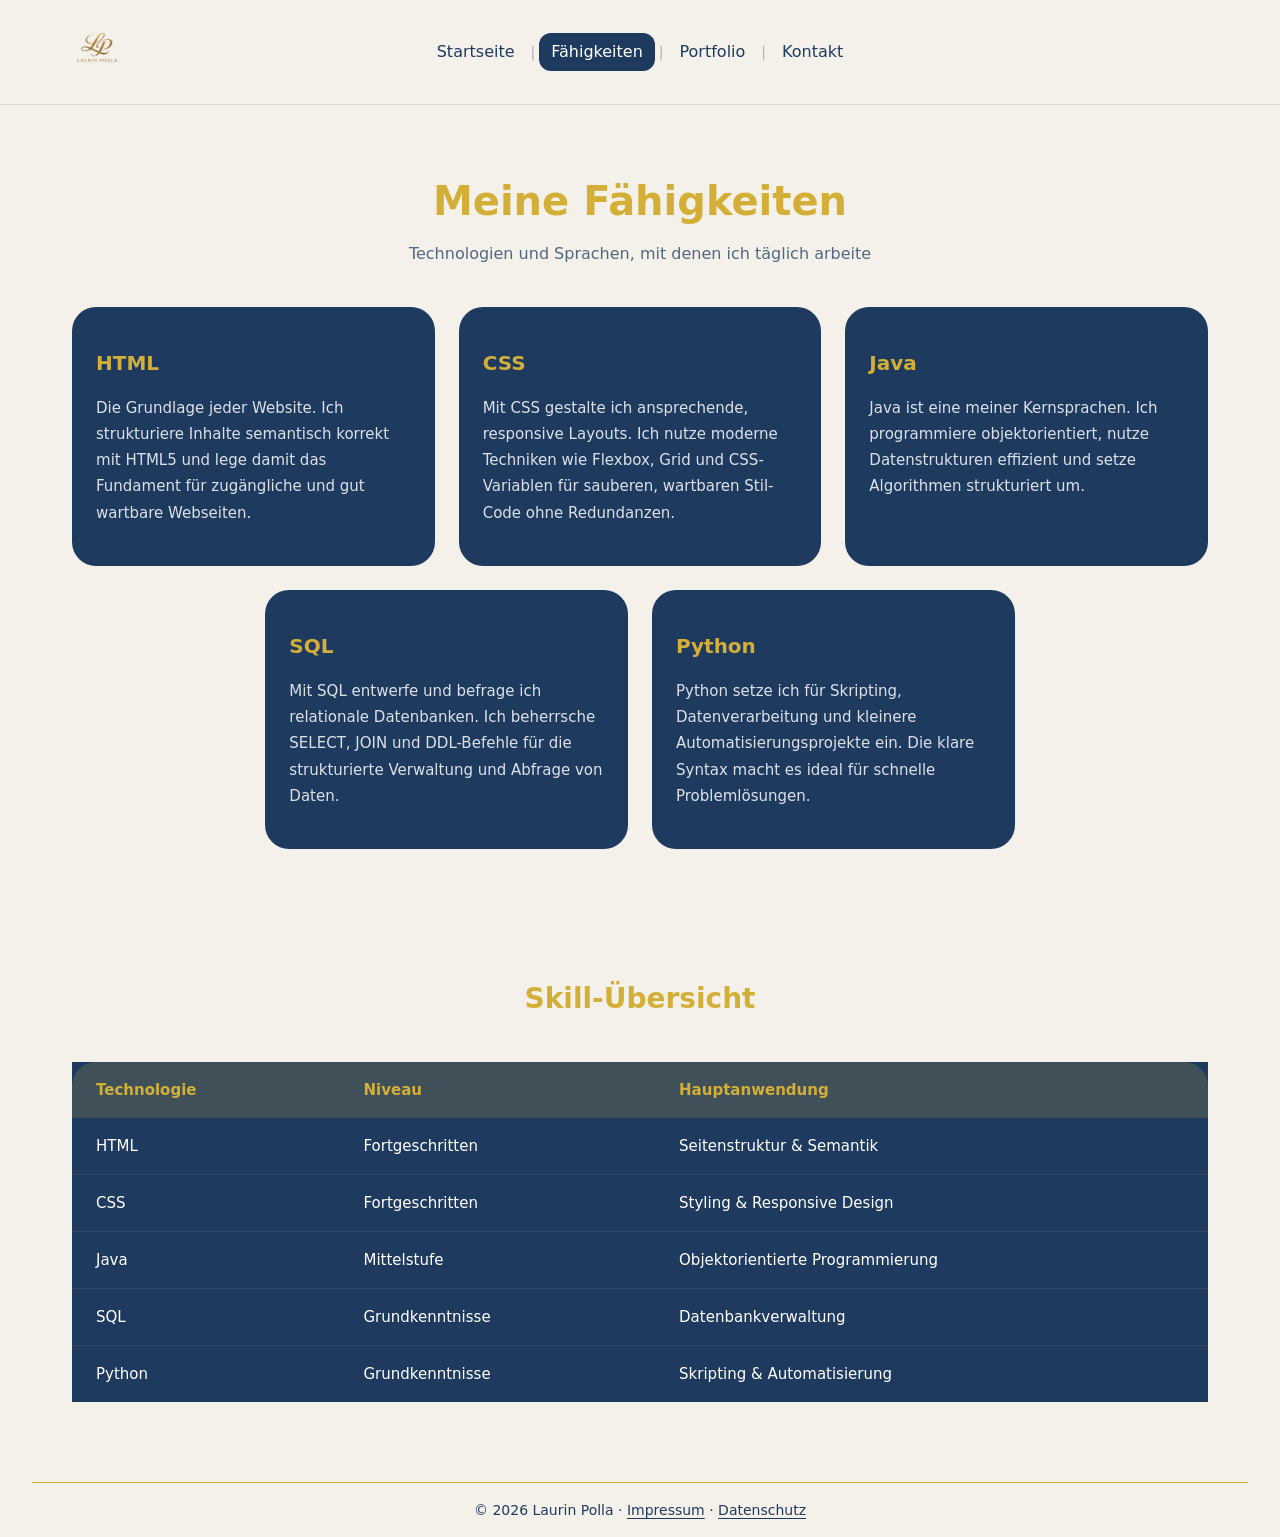
==== faehigkeiten.html @ 6ade88b6 "add index.html & other things" ====
<!DOCTYPE html>
<html lang="de">
<head>
  <meta charset="UTF-8">
  <meta name="viewport" content="width=device-width, initial-scale=1.0">
  <meta name="description" content="Fähigkeiten von Laurin Polla – HTML, CSS, Java, SQL, Python">
  <title>Laurin Polla – Fähigkeiten</title>
  <link rel="stylesheet" href="css/style.css">
</head>
<body>

  <header class="site-header">
    <a href="index.html" class="logo" aria-label="Startseite">
      <img src="assets/img/logo.png" alt="Laurin Polla Logo" width="612" height="408">
    </a>
    <nav class="nav" aria-label="Hauptnavigation">
      <button class="nav-toggle" aria-expanded="false" aria-controls="nav-list" aria-label="Menü öffnen">
        <span></span>
        <span></span>
        <span></span>
      </button>
      <ul class="nav-list" id="nav-list">
        <li><a href="index.html"         class="nav-link">Startseite</a></li>
        <li><a href="faehigkeiten.html"  class="nav-link active">Fähigkeiten</a></li>
        <li><a href="portfolio.html"     class="nav-link">Portfolio</a></li>
        <li><a href="kontakt.html"       class="nav-link">Kontakt</a></li>
      </ul>
    </nav>
  </header>

  <main>

    <div class="section-title">
      <h1>Meine Fähigkeiten</h1>
      <p>Technologien und Sprachen, mit denen ich täglich arbeite</p>
    </div>

    <ul class="skills-list" aria-label="Fähigkeiten">

      <li class="skill-card">
        <h2>HTML</h2>
        <p>
          Die Grundlage jeder Website. Ich strukturiere Inhalte semantisch
          korrekt mit HTML5 und lege damit das Fundament für zugängliche und
          gut wartbare Webseiten.
        </p>
      </li>

      <li class="skill-card">
        <h2>CSS</h2>
        <p>
          Mit CSS gestalte ich ansprechende, responsive Layouts. Ich nutze
          moderne Techniken wie Flexbox, Grid und CSS-Variablen für sauberen,
          wartbaren Stil-Code ohne Redundanzen.
        </p>
      </li>

      <li class="skill-card">
        <h2>Java</h2>
        <p>
          Java ist eine meiner Kernsprachen. Ich programmiere
          objektorientiert, nutze Datenstrukturen effizient und setze
          Algorithmen strukturiert um.
        </p>
      </li>

      <li class="skill-card">
        <h2>SQL</h2>
        <p>
          Mit SQL entwerfe und befrage ich relationale Datenbanken.
          Ich beherrsche SELECT, JOIN und DDL-Befehle für die strukturierte
          Verwaltung und Abfrage von Daten.
        </p>
      </li>

      <li class="skill-card">
        <h2>Python</h2>
        <p>
          Python setze ich für Skripting, Datenverarbeitung und kleinere
          Automatisierungsprojekte ein. Die klare Syntax macht es ideal für
          schnelle Problemlösungen.
        </p>
      </li>

    </ul>

    <div class="section-title">
      <h2>Skill-Übersicht</h2>
    </div>

    <div class="table-wrapper">
      <table class="skills-table">
        <caption class="visually-hidden">Übersicht der Technologien nach Niveau und Anwendungsbereich</caption>
        <thead>
          <tr>
            <th scope="col">Technologie</th>
            <th scope="col">Niveau</th>
            <th scope="col">Hauptanwendung</th>
          </tr>
        </thead>
        <tbody>
          <tr>
            <td>HTML</td>
            <td>Fortgeschritten</td>
            <td>Seitenstruktur &amp; Semantik</td>
          </tr>
          <tr>
            <td>CSS</td>
            <td>Fortgeschritten</td>
            <td>Styling &amp; Responsive Design</td>
          </tr>
          <tr>
            <td>Java</td>
            <td>Mittelstufe</td>
            <td>Objektorientierte Programmierung</td>
          </tr>
          <tr>
            <td>SQL</td>
            <td>Grundkenntnisse</td>
            <td>Datenbankverwaltung</td>
          </tr>
          <tr>
            <td>Python</td>
            <td>Grundkenntnisse</td>
            <td>Skripting &amp; Automatisierung</td>
          </tr>
        </tbody>
      </table>
    </div>

  </main>

  <footer class="site-footer">
    <hr class="footer-line">
    <p>© 2026 Laurin Polla &middot; <a href="#">Impressum</a> &middot; <a href="#">Datenschutz</a></p>
  </footer>

  <script src="js/nav.js"></script>
</body>
</html>
---- css/style.css ----
/* ============================================================
   Portfolio – Laurin Polla
   Farben: Dunkelblau #1F3A5F · Beige-Grau #F4F1EA · Gold #D4AF37
   ============================================================ */

:root {
  --bg:        #F4F1EA;
  --dark:      #1F3A5F;
  --gold:      #D4AF37;
  --white:     #ffffff;
  --dark-hover:#284d7a;

  --radius:    0.75rem;
  --radius-lg: 1.5rem;
  --shadow:    0 4px 24px rgba(31, 58, 95, 0.15);

  --space-xs:  0.5rem;
  --space-sm:  1rem;
  --space-md:  1.5rem;
  --space-lg:  2.5rem;
  --space-xl:  4rem;

  --container: 1200px;
  --pad:       2rem;
}

/* ===== ACCESSIBILITY ===== */
.visually-hidden {
  position: absolute;
  width: 1px;
  height: 1px;
  padding: 0;
  margin: -1px;
  overflow: hidden;
  clip: rect(0, 0, 0, 0);
  white-space: nowrap;
  border: 0;
}

/* ===== RESET ===== */
*, *::before, *::after {
  box-sizing: border-box;
  margin: 0;
  padding: 0;
}

html {
  scroll-behavior: smooth;
}

body {
  font-family: 'Segoe UI', system-ui, -apple-system, sans-serif;
  background-color: var(--bg);
  color: var(--dark);
  line-height: 1.6;
  min-height: 100vh;
  display: flex;
  flex-direction: column;
}

img {
  max-width: 100%;
  height: auto;
  display: block;
}

a {
  color: inherit;
  text-decoration: none;
}

ul {
  list-style: none;
}

main {
  flex: 1;
}

/* ===== HEADER & NAV ===== */
.site-header {
  display: grid;
  grid-template-columns: 1fr auto 1fr;
  align-items: center;
  padding: 0.5rem var(--pad);
  background-color: var(--bg);
  border-bottom: 1px solid rgba(31, 58, 95, 0.12);
  position: sticky;
  top: 0;
  z-index: 100;
}

.logo {
  display: flex;
  align-items: center;
  flex-shrink: 0;
  height: 5.5rem;
}

.logo img {
  height: 100%;
  width: auto;
  object-fit: contain;
  mix-blend-mode: multiply;
}

/* Nav sits in center column, anchors dropdown */
.nav {
  grid-column: 2;
  position: relative;
}

.nav-list {
  display: flex;
  gap: 0;
  align-items: center;
}

.nav-list li {
  display: flex;
  align-items: center;
}

.nav-list li + li::before {
  content: '|';
  padding: 0 0.25rem;
  color: rgba(31, 58, 95, 0.35);
  font-size: 0.875rem;
  pointer-events: none;
}

.nav-link {
  font-size: 1rem;
  font-weight: 500;
  padding: 0.4rem 0.75rem;
  border-radius: var(--radius);
  transition: background-color 0.2s, color 0.2s;
}

.nav-link:hover,
.nav-link.active {
  background-color: var(--dark);
  color: var(--white);
}

.nav-toggle {
  display: none;
  flex-direction: column;
  justify-content: space-between;
  width: 1.75rem;
  height: 1.25rem;
  background: none;
  border: none;
  cursor: pointer;
  padding: 0;
}

.nav-toggle span {
  display: block;
  height: 2px;
  background-color: var(--dark);
  border-radius: 1px;
  transition: transform 0.3s, opacity 0.3s;
}

.nav-toggle.open span:nth-child(1) {
  transform: translateY(0.5625rem) rotate(45deg);
}

.nav-toggle.open span:nth-child(2) {
  opacity: 0;
}

.nav-toggle.open span:nth-child(3) {
  transform: translateY(-0.5625rem) rotate(-45deg);
}

/* ===== BUTTONS ===== */
.btn {
  display: inline-block;
  padding: 0.875rem 2.25rem;
  border-radius: var(--radius);
  font-size: 1rem;
  font-weight: 600;
  font-family: inherit;
  cursor: pointer;
  border: none;
  transition: transform 0.2s, box-shadow 0.2s, background-color 0.2s;
  text-align: center;
}

.btn:hover {
  transform: translateY(-2px);
  box-shadow: var(--shadow);
}

.btn-primary {
  background-color: var(--dark);
  color: var(--white);
}

.btn-primary:hover {
  background-color: var(--dark-hover);
}

.btn-full {
  width: 100%;
}

/* ===== SECTION TITLE ===== */
.section-title {
  text-align: center;
  padding: var(--space-xl) var(--pad) var(--space-lg);
  max-width: var(--container);
  margin: 0 auto;
}

.section-title h1 {
  font-size: clamp(1.75rem, 4vw, 2.5rem);
  color: var(--gold);
}

.section-title h2 {
  font-size: clamp(1.25rem, 2.5vw, 1.75rem);
  color: var(--gold);
}

.section-title p {
  margin-top: var(--space-xs);
  font-size: 1rem;
  color: var(--dark);
  opacity: 0.75;
}

/* ===== HERO (Startseite) ===== */
.hero {
  display: grid;
  grid-template-columns: 1fr 1fr;
  gap: var(--space-lg);
  align-items: stretch;
  max-width: var(--container);
  margin: 0 auto;
  padding: var(--space-xl) var(--pad);
}

.hero-card {
  background-color: var(--dark);
  color: var(--white);
  border-radius: var(--radius-lg);
  padding: var(--space-xl) var(--space-lg);
}

.hero-card h1 {
  font-size: clamp(1.75rem, 3.5vw, 2.5rem);
  color: var(--gold);
  margin-bottom: var(--space-md);
}

.hero-card p {
  font-size: 1rem;
  line-height: 1.85;
  opacity: 0.9;
}

.hero-card__second-para {
  margin-top: var(--space-sm);
}

.hero-image {
  display: flex;
  justify-content: center;
  align-items: center;
}

.hero-photo {
  width: clamp(240px, 28vw, 380px);
  aspect-ratio: 1 / 1;
  border-radius: 50%;
  overflow: hidden;
  background-color: var(--dark);
  box-shadow: var(--shadow);
  flex-shrink: 0;
}

.hero-photo img {
  width: 100%;
  height: 100%;
  object-fit: cover;
}

/* Quick-nav buttons under hero */
.quick-nav {
  display: flex;
  justify-content: center;
  gap: var(--space-md);
  flex-wrap: wrap;
  padding: 0 var(--pad) var(--space-xl);
  max-width: var(--container);
  margin: 0 auto;
}

.quick-nav .btn {
  min-width: 13rem;
  padding: 1rem 2.5rem;
}

/* ===== SKILL CARDS ===== */
.skills-list {
  display: flex;
  flex-wrap: wrap;
  gap: var(--space-md);
  justify-content: center;
  padding: 0 var(--pad) var(--space-xl);
  max-width: var(--container);
  margin: 0 auto;
}

.skill-card {
  flex: 0 0 calc(33.333% - 1rem);
  min-width: 260px;
  background-color: var(--dark);
  color: var(--white);
  border-radius: var(--radius-lg);
  padding: var(--space-lg) var(--space-md);
}

.skill-card h2 {
  font-size: 1.25rem;
  color: var(--gold);
  margin-bottom: var(--space-sm);
}

.skill-card p {
  font-size: 0.9375rem;
  opacity: 0.85;
  line-height: 1.75;
}

/* ===== SKILLS TABLE ===== */
.table-wrapper {
  max-width: var(--container);
  margin: 0 auto;
  padding: 0 var(--pad) var(--space-xl);
  overflow-x: auto;
}

.skills-table {
  width: 100%;
  border-collapse: collapse;
  background-color: var(--dark);
  color: var(--white);
  font-size: 0.9375rem;
}

.skills-table th,
.skills-table td {
  padding: var(--space-sm) var(--space-md);
  text-align: left;
}

.skills-table thead tr {
  background-color: rgba(212, 175, 55, 0.18);
}

.skills-table th {
  color: var(--gold);
  font-weight: 600;
}

.skills-table th:first-child { border-radius: var(--radius-lg) 0 0 0; }
.skills-table th:last-child  { border-radius: 0 var(--radius-lg) 0 0; }

.skills-table tbody tr + tr {
  border-top: 1px solid rgba(244, 241, 234, 0.08);
}

.skills-table tbody tr:last-child td:first-child { border-radius: 0 0 0 var(--radius-lg); }
.skills-table tbody tr:last-child td:last-child  { border-radius: 0 0 var(--radius-lg) 0; }

.skills-table tbody tr:hover {
  background-color: rgba(244, 241, 234, 0.05);
}

/* ===== PROJECT CARDS ===== */
.projects-list {
  display: grid;
  grid-template-columns: repeat(2, 1fr);
  gap: var(--space-md);
  padding: 0 var(--pad) var(--space-xl);
  max-width: var(--container);
  margin: 0 auto;
}

.project-card {
  background-color: var(--dark);
  color: var(--white);
  border-radius: var(--radius-lg);
  overflow: hidden;
}

.project-card-img {
  width: 100%;
  height: 13rem;
  background-color: rgba(212, 175, 55, 0.15);
  overflow: hidden;
}

.project-card-img img {
  width: 100%;
  height: 100%;
  object-fit: cover;
}

.project-card-body {
  padding: var(--space-md) var(--space-lg);
}

.project-card-body h2 {
  font-size: 1.375rem;
  color: var(--gold);
  margin-bottom: var(--space-xs);
}

.project-card-body p {
  font-size: 0.9375rem;
  opacity: 0.85;
  line-height: 1.75;
}

/* ===== VIDEO SECTION ===== */
.video-section {
  padding: 0 var(--pad) var(--space-xl);
  max-width: var(--container);
  margin: 0 auto;
}

.video-section h2 {
  font-size: clamp(1.25rem, 2.5vw, 1.75rem);
  color: var(--gold);
  margin-bottom: var(--space-md);
  text-align: center;
}

.video-wrapper {
  position: relative;
  padding-bottom: 56.25%;
  height: 0;
  overflow: hidden;
  border-radius: var(--radius-lg);
  background-color: var(--dark);
}

.video-wrapper video,
.video-wrapper iframe {
  position: absolute;
  top: 0;
  left: 0;
  width: 100%;
  height: 100%;
  border: none;
  border-radius: var(--radius-lg);
}

/* ===== CONTACT ===== */
.contact-layout {
  display: grid;
  grid-template-columns: 1fr 1.75fr;
  gap: var(--space-xl);
  align-items: center;
  padding: 0 var(--pad) var(--space-xl);
  max-width: var(--container);
  margin: 0 auto;
}

.contact-deco-circle {
  width: clamp(200px, 28vw, 380px);
  height: clamp(200px, 28vw, 380px);
  border-radius: 50%;
  background-color: var(--dark);
  overflow: hidden;
  margin: 0 auto;
  flex-shrink: 0;
}

.contact-deco-circle img {
  width: 100%;
  height: 100%;
  object-fit: cover;
}

.contact-form {
  display: flex;
  flex-direction: column;
  gap: var(--space-md);
}

.form-group {
  display: flex;
  flex-direction: column;
  gap: var(--space-xs);
}

.form-group label {
  font-size: 1rem;
  font-weight: 600;
}

.form-group input,
.form-group textarea {
  padding: 0.875rem var(--space-sm);
  background-color: var(--dark);
  color: var(--white);
  border: 2px solid transparent;
  border-radius: var(--radius);
  font-size: 1rem;
  font-family: inherit;
  transition: border-color 0.2s;
}

.form-group input::placeholder,
.form-group textarea::placeholder {
  color: rgba(244, 241, 234, 0.45);
}

.form-group input:focus,
.form-group textarea:focus {
  outline: none;
  border-color: var(--gold);
}

.form-group textarea {
  resize: vertical;
  min-height: 11rem;
}

.contact-info {
  margin-top: var(--space-xs);
  text-align: center;
}

.contact-info p {
  font-size: 0.9375rem;
  margin-bottom: var(--space-xs);
}

.contact-info a {
  font-weight: 600;
  color: var(--dark);
  text-decoration: underline;
  text-underline-offset: 3px;
}

/* ===== FOOTER ===== */
.site-footer {
  padding: var(--space-sm) var(--pad);
}

.footer-line {
  border: none;
  border-top: 1px solid var(--gold);
  margin-bottom: var(--space-sm);
}

.site-footer p {
  text-align: center;
  font-size: 0.875rem;
}

.site-footer a {
  font-weight: 500;
  text-decoration: underline;
  text-underline-offset: 3px;
}

/* ===== RESPONSIVE – Tablet ===== */
@media (max-width: 1024px) {
  .skill-card {
    flex: 0 0 calc(50% - 0.75rem);
  }
}

/* ===== RESPONSIVE – Mobile ===== */
@media (max-width: 768px) {
  :root {
    --pad: 1rem;
  }

  /* Switch to 2-column header: logo | hamburger */
  .site-header {
    grid-template-columns: 1fr auto;
  }

  .logo {
    height: 4rem;
  }

  /* Hamburger */
  .nav-toggle {
    display: flex;
  }

  .nav-list {
    display: none;
    position: absolute;
    top: calc(100% + 0.5rem);
    right: 0;
    background-color: var(--bg);
    border: 1px solid rgba(31, 58, 95, 0.15);
    border-radius: var(--radius);
    padding: var(--space-sm);
    flex-direction: column;
    gap: var(--space-xs);
    min-width: 11rem;
    box-shadow: var(--shadow);
    z-index: 200;
  }

  .nav-list.open {
    display: flex;
  }

  .nav-list li + li::before {
    display: none;
  }

  /* Hero */
  .hero {
    grid-template-columns: 1fr;
    padding: var(--space-lg) var(--pad);
    gap: var(--space-md);
  }

  .hero-image {
    order: -1;
  }

  .hero-photo {
    width: clamp(160px, 55vw, 240px);
    height: clamp(160px, 55vw, 240px);
    margin: 0 auto;
  }

  /* Skills */
  .skill-card {
    flex: 0 0 100%;
    min-width: unset;
  }

  /* Projects */
  .projects-list {
    grid-template-columns: 1fr;
  }

  /* Contact */
  .contact-layout {
    grid-template-columns: 1fr;
  }

  .contact-deco-circle {
    width: 10rem;
    height: 10rem;
  }

  /* Buttons */
  .btn {
    width: 100%;
  }

  .quick-nav {
    flex-direction: column;
    align-items: center;
  }
}
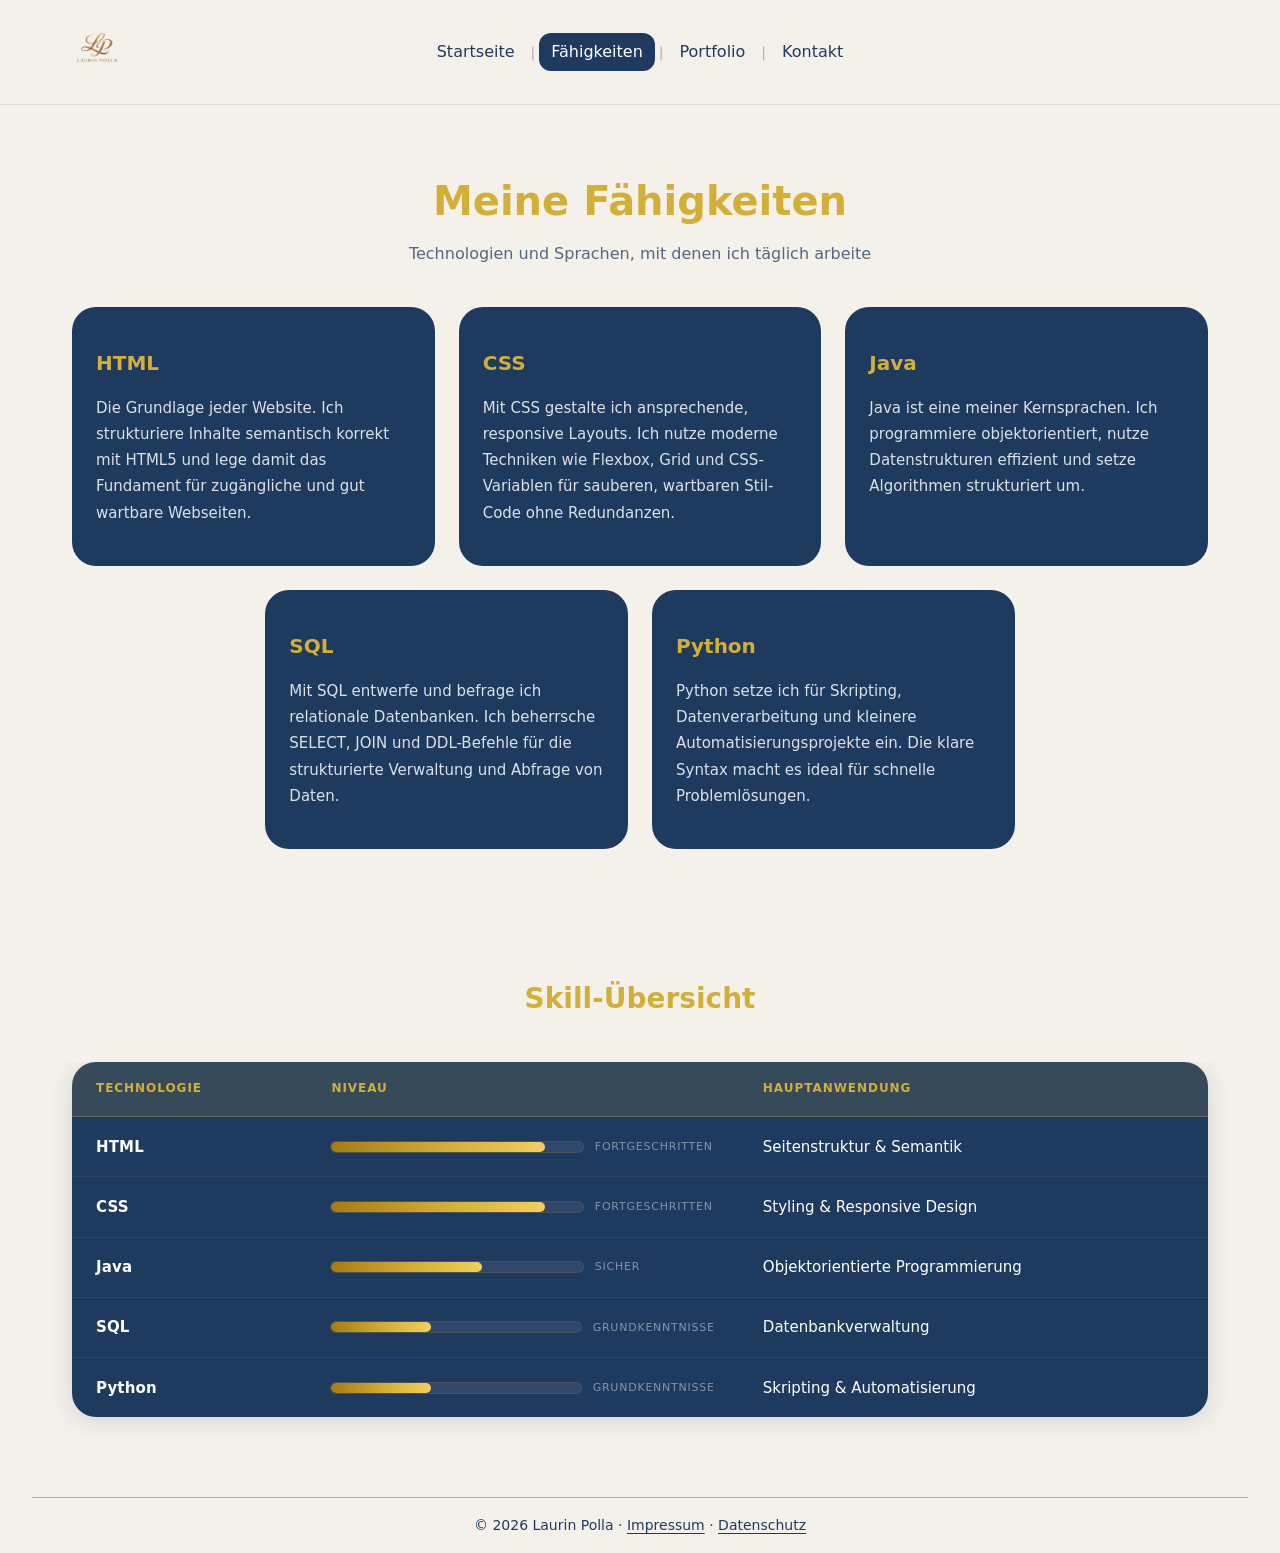
==== commit 1352bf13: "Skill-Balken modernisiert, Favicon hinzugefügt, Inline-Styles entfernt - Animierte CSS-Skill-Balken " ====
--- a/faehigkeiten.html
+++ b/faehigkeiten.html
@@ -5,6 +5,7 @@
   <meta name="viewport" content="width=device-width, initial-scale=1.0">
   <meta name="description" content="Fähigkeiten von Laurin Polla – HTML, CSS, Java, SQL, Python">
   <title>Laurin Polla – Fähigkeiten</title>
+  <link rel="icon" href="assets/img/favicon.svg" type="image/svg+xml">
   <link rel="stylesheet" href="css/style.css">
 </head>
 <body>
@@ -89,43 +90,80 @@
     </div>
 
     <div class="table-wrapper">
-      <table class="skills-table">
-        <caption class="visually-hidden">Übersicht der Technologien nach Niveau und Anwendungsbereich</caption>
-        <thead>
-          <tr>
-            <th scope="col">Technologie</th>
-            <th scope="col">Niveau</th>
-            <th scope="col">Hauptanwendung</th>
-          </tr>
-        </thead>
-        <tbody>
-          <tr>
-            <td>HTML</td>
-            <td>Fortgeschritten</td>
-            <td>Seitenstruktur &amp; Semantik</td>
-          </tr>
-          <tr>
-            <td>CSS</td>
-            <td>Fortgeschritten</td>
-            <td>Styling &amp; Responsive Design</td>
-          </tr>
-          <tr>
-            <td>Java</td>
-            <td>Mittelstufe</td>
-            <td>Objektorientierte Programmierung</td>
-          </tr>
-          <tr>
-            <td>SQL</td>
-            <td>Grundkenntnisse</td>
-            <td>Datenbankverwaltung</td>
-          </tr>
-          <tr>
-            <td>Python</td>
-            <td>Grundkenntnisse</td>
-            <td>Skripting &amp; Automatisierung</td>
-          </tr>
-        </tbody>
-      </table>
+      <div class="table-card">
+        <table class="skills-table">
+          <caption class="visually-hidden">Übersicht der Technologien nach Niveau und Anwendungsbereich</caption>
+          <thead>
+            <tr>
+              <th scope="col">Technologie</th>
+              <th scope="col">Niveau</th>
+              <th scope="col">Hauptanwendung</th>
+            </tr>
+          </thead>
+          <tbody>
+            <tr>
+              <td>HTML</td>
+              <td>
+                <div class="skill-bar">
+                  <div class="skill-bar__track">
+                    <div class="skill-bar__fill skill-bar__fill--high"></div>
+                  </div>
+                  <span class="skill-bar__label">Fortgeschritten</span>
+                </div>
+              </td>
+              <td>Seitenstruktur &amp; Semantik</td>
+            </tr>
+            <tr>
+              <td>CSS</td>
+              <td>
+                <div class="skill-bar">
+                  <div class="skill-bar__track">
+                    <div class="skill-bar__fill skill-bar__fill--high"></div>
+                  </div>
+                  <span class="skill-bar__label">Fortgeschritten</span>
+                </div>
+              </td>
+              <td>Styling &amp; Responsive Design</td>
+            </tr>
+            <tr>
+              <td>Java</td>
+              <td>
+                <div class="skill-bar">
+                  <div class="skill-bar__track">
+                    <div class="skill-bar__fill skill-bar__fill--mid"></div>
+                  </div>
+                  <span class="skill-bar__label">Sicher</span>
+                </div>
+              </td>
+              <td>Objektorientierte Programmierung</td>
+            </tr>
+            <tr>
+              <td>SQL</td>
+              <td>
+                <div class="skill-bar">
+                  <div class="skill-bar__track">
+                    <div class="skill-bar__fill skill-bar__fill--low"></div>
+                  </div>
+                  <span class="skill-bar__label">Grundkenntnisse</span>
+                </div>
+              </td>
+              <td>Datenbankverwaltung</td>
+            </tr>
+            <tr>
+              <td>Python</td>
+              <td>
+                <div class="skill-bar">
+                  <div class="skill-bar__track">
+                    <div class="skill-bar__fill skill-bar__fill--low"></div>
+                  </div>
+                  <span class="skill-bar__label">Grundkenntnisse</span>
+                </div>
+              </td>
+              <td>Skripting &amp; Automatisierung</td>
+            </tr>
+          </tbody>
+        </table>
+      </div>
     </div>
 
   </main>
--- a/css/style.css
+++ b/css/style.css
@@ -191,7 +191,7 @@
 
 .btn:hover {
   transform: translateY(-2px);
-  box-shadow: var(--shadow);
+  box-shadow: 0 8px 28px rgba(31, 58, 95, 0.35);
 }
 
 .btn-primary {
@@ -344,6 +344,12 @@
   overflow-x: auto;
 }
 
+.table-card {
+  border-radius: var(--radius-lg);
+  overflow: hidden;
+  box-shadow: var(--shadow);
+}
+
 .skills-table {
   width: 100%;
   border-collapse: collapse;
@@ -354,31 +360,89 @@
 
 .skills-table th,
 .skills-table td {
-  padding: var(--space-sm) var(--space-md);
+  padding: 1.1rem var(--space-md);
   text-align: left;
+  vertical-align: middle;
 }
 
 .skills-table thead tr {
-  background-color: rgba(212, 175, 55, 0.18);
+  background-color: rgba(212, 175, 55, 0.13);
+  border-bottom: 1px solid rgba(212, 175, 55, 0.3);
 }
 
 .skills-table th {
   color: var(--gold);
   font-weight: 600;
-}
-
-.skills-table th:first-child { border-radius: var(--radius-lg) 0 0 0; }
-.skills-table th:last-child  { border-radius: 0 var(--radius-lg) 0 0; }
-
-.skills-table tbody tr + tr {
-  border-top: 1px solid rgba(244, 241, 234, 0.08);
-}
-
-.skills-table tbody tr:last-child td:first-child { border-radius: 0 0 0 var(--radius-lg); }
-.skills-table tbody tr:last-child td:last-child  { border-radius: 0 0 var(--radius-lg) 0; }
+  font-size: 0.75rem;
+  letter-spacing: 0.08em;
+  text-transform: uppercase;
+}
+
+.skills-table tbody tr {
+  border-bottom: 1px solid rgba(244, 241, 234, 0.06);
+  transition: background-color 0.2s;
+}
+
+.skills-table tbody tr:last-child {
+  border-bottom: none;
+}
 
 .skills-table tbody tr:hover {
-  background-color: rgba(244, 241, 234, 0.05);
+  background-color: rgba(212, 175, 55, 0.07);
+}
+
+.skills-table tbody td:first-child {
+  font-weight: 600;
+  letter-spacing: 0.01em;
+}
+
+/* ===== SKILL BAR ===== */
+.skill-bar {
+  display: flex;
+  align-items: center;
+  gap: 0.75rem;
+}
+
+.skill-bar__track {
+  flex: 1;
+  height: 10px;
+  background: rgba(244, 241, 234, 0.08);
+  border-radius: 5px;
+  overflow: hidden;
+  min-width: 100px;
+  box-shadow: 0 0 0 1px rgba(212, 175, 55, 0.22);
+}
+
+.skill-bar__fill {
+  height: 100%;
+  width: var(--w, 0%);
+  background: linear-gradient(90deg, #a87b10 0%, var(--gold) 55%, #f2d05a 100%);
+  border-radius: 5px;
+  animation: bar-grow 1s cubic-bezier(0.4, 0, 0.2, 1) both;
+}
+
+@keyframes bar-grow {
+  from { width: 0; }
+  to   { width: var(--w, 0%); }
+}
+
+.skills-table tbody tr:nth-child(1) .skill-bar__fill { animation-delay: 0s;    }
+.skills-table tbody tr:nth-child(2) .skill-bar__fill { animation-delay: 0.15s; }
+.skills-table tbody tr:nth-child(3) .skill-bar__fill { animation-delay: 0.3s;  }
+.skills-table tbody tr:nth-child(4) .skill-bar__fill { animation-delay: 0.45s; }
+.skills-table tbody tr:nth-child(5) .skill-bar__fill { animation-delay: 0.6s;  }
+
+.skill-bar__fill--high { --w: 85%; }
+.skill-bar__fill--mid  { --w: 60%; }
+.skill-bar__fill--low  { --w: 40%; }
+
+.skill-bar__label {
+  font-size: 0.6875rem;
+  letter-spacing: 0.07em;
+  text-transform: uppercase;
+  white-space: nowrap;
+  opacity: 0.45;
+  min-width: 7.5rem;
 }
 
 /* ===== PROJECT CARDS ===== */
@@ -396,11 +460,14 @@
   color: var(--white);
   border-radius: var(--radius-lg);
   overflow: hidden;
+  display: flex;
+  flex-direction: column;
+  height: 100%;
 }
 
 .project-card-img {
   width: 100%;
-  height: 13rem;
+  aspect-ratio: 16 / 9;
   background-color: rgba(212, 175, 55, 0.15);
   overflow: hidden;
 }
@@ -408,11 +475,12 @@
 .project-card-img img {
   width: 100%;
   height: 100%;
-  object-fit: cover;
+  object-fit: contain;
 }
 
 .project-card-body {
   padding: var(--space-md) var(--space-lg);
+  flex: 1;
 }
 
 .project-card-body h2 {
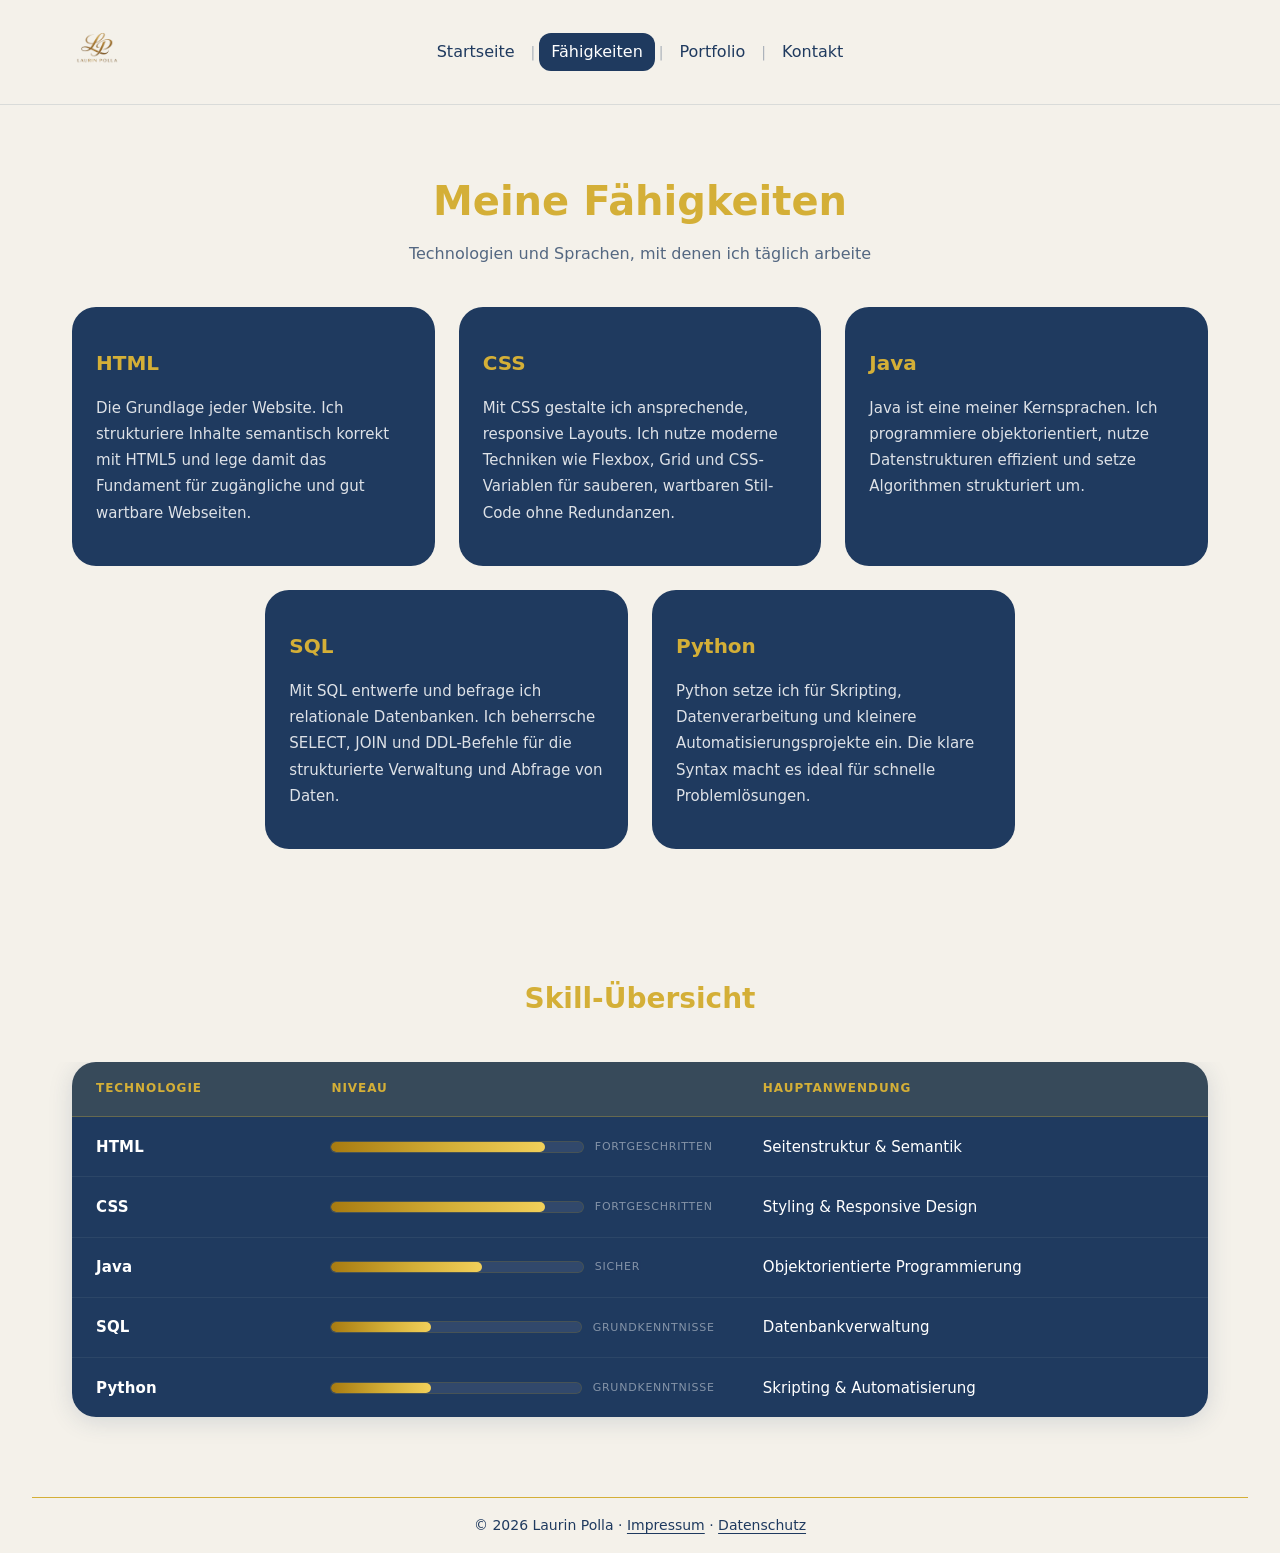
==== commit c8edd059: "Bilder zu lossless WebP konvertiert, README ergänzt - snake.png und logo.png zu WebP konvertiert (ff" ====
--- a/faehigkeiten.html
+++ b/faehigkeiten.html
@@ -12,7 +12,7 @@
 
   <header class="site-header">
     <a href="index.html" class="logo" aria-label="Startseite">
-      <img src="assets/img/logo.png" alt="Laurin Polla Logo" width="612" height="408">
+      <img src="assets/img/logo.webp" alt="Laurin Polla Logo" width="612" height="408">
     </a>
     <nav class="nav" aria-label="Hauptnavigation">
       <button class="nav-toggle" aria-expanded="false" aria-controls="nav-list" aria-label="Menü öffnen">
--- a/css/style.css
+++ b/css/style.css
@@ -714,6 +714,21 @@
     min-width: unset;
   }
 
+  /* Skills table */
+  .skills-table th,
+  .skills-table td {
+    padding: 0.75rem var(--space-sm);
+  }
+
+  .skill-bar__label {
+    display: none;
+  }
+
+  .skills-table th:nth-child(3),
+  .skills-table td:nth-child(3) {
+    display: none;
+  }
+
   /* Projects */
   .projects-list {
     grid-template-columns: 1fr;
